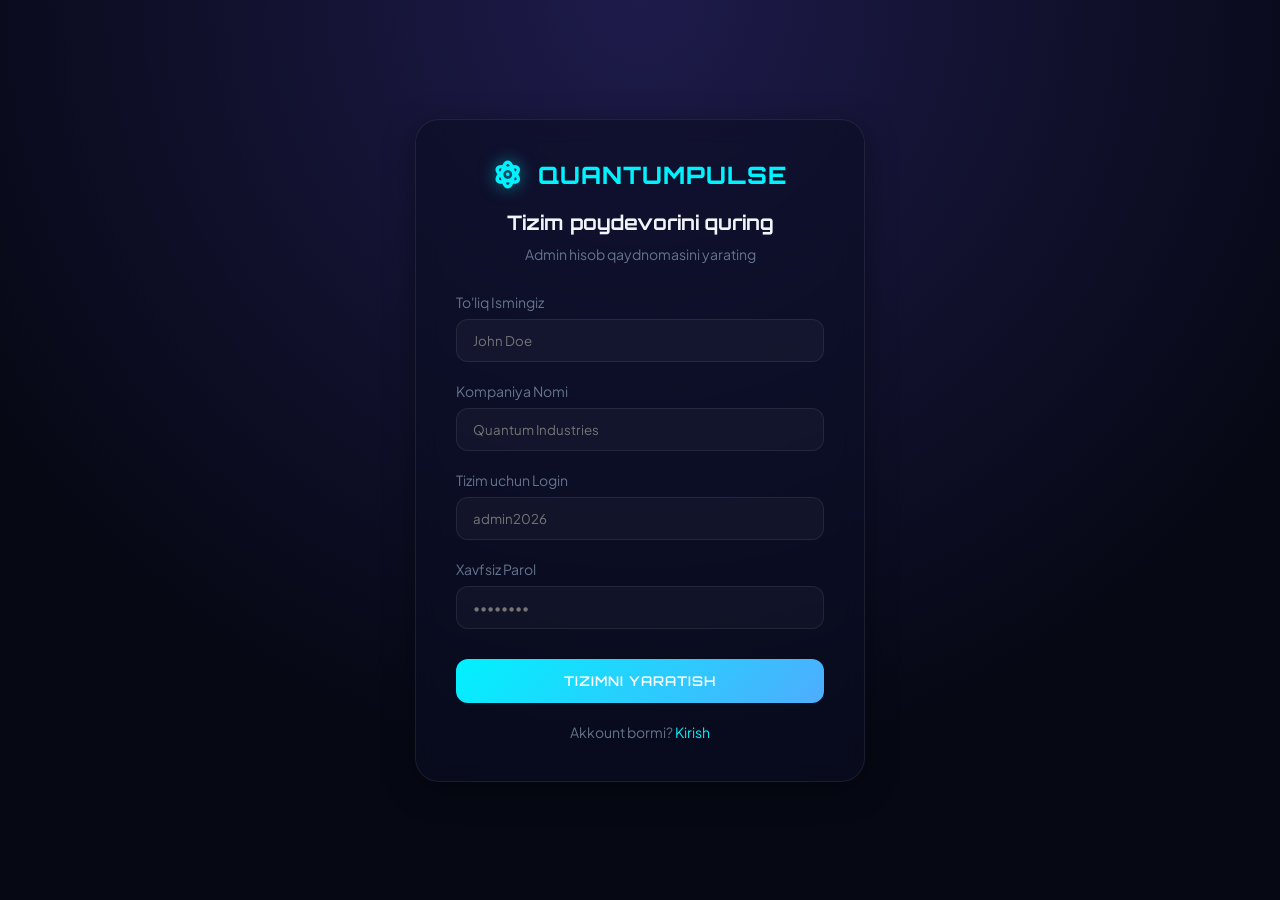
==== crm.html @ da2d1f6f "new project done" ====
<!DOCTYPE html>
<html lang="uz">
<head>
    <meta charset="UTF-8">
    <meta name="viewport" content="width=device-width, initial-scale=1.0">
    <title>QuantumPulse | Neural CRM</title>
    <link rel="stylesheet" href="css/global.css">
    <link rel="stylesheet" href="css/components.css">
    <link rel="stylesheet" href="css/dashboard.css">
    <link rel="stylesheet" href="https://cdnjs.cloudflare.com/ajax/libs/font-awesome/6.4.0/css/all.min.css">
    <style>
        .crm-table { width: 100%; border-collapse: collapse; margin-top: 20px; text-align: left; }
        .crm-table th, .crm-table td { padding: 15px; border-bottom: 1px solid var(--border-glass); }
        .crm-table th { color: var(--text-muted); font-weight: 500; text-transform: uppercase; font-size: 12px; }
        .badge { padding: 5px 10px; border-radius: 20px; font-size: 12px; font-weight: 600; }
        .badge.vip { background: rgba(139, 92, 246, 0.2); color: #a78bfa; border: 1px solid #8b5cf6; }
        .badge.premium { background: rgba(6, 182, 212, 0.2); color: #22d3ee; border: 1px solid #06b6d4; }
        .badge.standart { background: rgba(100, 116, 139, 0.2); color: #94a3b8; border: 1px solid #64748b; }
        .ai-badge { background: rgba(0, 230, 118, 0.1); color: var(--neon-green); border: 1px solid var(--neon-green); padding: 3px 8px; border-radius: 4px; font-size: 11px; font-family: var(--font-heading); }
    </style>
</head>
<body>
    <div class="app-container">
        <aside class="sidebar glass-panel">
            <div class="sidebar-logo"><i class="fa-solid fa-atom"></i><span>QuantumPulse</span></div>
            <nav class="sidebar-nav">
                
                <a href="index.html" class="nav-item smooth-transition"><i class="fa-solid fa-chart-line"></i> Dashboard</a>
                <a href="crm.html" class="nav-item active smooth-transition"><i class="fa-solid fa-users-viewfinder"></i> Neural CRM</a>
                <a href="inventory.html" class="nav-item smooth-transition"><i class="fa-solid fa-boxes-stacked"></i> Hyperion Inventory</a>
                <a href="finance.html" class="nav-item smooth-transition"><i class="fa-solid fa-wallet"></i> Apex FinTech</a>
                <a href="settings.html" class="nav-item smooth-transition"><i class="fa-solid fa-sliders"></i> Sozlamalar</a>
            </nav>
            <div class="sidebar-footer">
                <button id="logout-btn" style="width:100%; padding:10px; background:rgba(255,75,75,0.2); border:1px solid #ff4b4b; color:#fff; border-radius:8px; cursor:pointer;">
                    <i class="fa-solid fa-power-off"></i> Chiqish
                </button>
            </div>
        </aside>

        <main class="main-content">
            <header class="top-navbar glass-panel">
                <div class="search-bar"><i class="fa-solid fa-magnifying-glass"></i><input type="text" id="crm-search" placeholder="Mijoz ismi yoki Email orqali qidirish..."></div>
                <div class="top-actions"><div class="ai-status"><i class="fa-solid fa-brain"></i> AI Engine: <span class="status-online">Predicting</span></div><div class="system-time" id="live-time">00:00:00</div></div>
            </header>

            <div class="dashboard-wrapper">
                <div class="welcome-section">
                    <h1>Neural <span>CRM Portal</span></h1>
                    <p>Mijozlar bazasi va Sun'iy Intellektual xarid algoritmlari tahlili.</p>
                </div>

                <div class="glass-panel" style="padding: 25px; margin-bottom: 30px; border-color: rgba(0, 242, 254, 0.3);">
                    <h3 style="font-family: var(--font-heading); color: var(--neon-cyan); margin-bottom: 15px;"><i class="fa-solid fa-microchip"></i> AI Core Tahlil Natijalari</h3>
                    <div id="crm-ai-logs" style="font-size: 14px; line-height: 1.8; color: var(--text-primary);">Tahlil qilinmoqda...</div>
                </div>

                <div class="glass-panel" style="padding: 25px;">
                    <h3>Mijozlar Ro'yxati</h3>
                    <table class="crm-table">
                        <thead>
                            <tr>
                                <th>Mijoz ID</th>
                                <th>Ismi</th>
                                <th>Email</th>
                                <th>Segment</th>
                                <th>Umumiy Xarid</th>
                                <th>AI Bashorat holati</th>
                            </tr>
                        </thead>
                        <tbody id="crm-table-body">
                            </tbody>
                    </table>
                </div>
            </div>
        </main>
    </div>

    <script src="js/app.js"></script>
    <script src="js/storage.js"></script>
    <script src="js/ai_core.js"></script>
    <script>
        document.addEventListener('DOMContentLoaded', () => {
            const customers = ERPStorage.getCustomers();
            const tbody = document.getElementById('crm-table-body');
            const aiLogs = document.getElementById('crm-ai-logs');
            const ai = new PredictiveAI();
            const TODAY = 84;

            let logHTML = "";
            tbody.innerHTML = "";

            customers.forEach(c => {
                let pred = ai.calculateNextPurchase(c.history, TODAY);
                let aiStatusText = pred.willBuySoon 
                    ? `<span class="ai-badge"><i class="fa-solid fa-fire"></i> Xarid kutilmoqda (${pred.expectedDaysLeft} kun ichida)</span>` 
                    : `<span style="color: var(--text-muted)">Barqaror (Kutilish: ${pred.expectedDaysLeft} kun)</span>`;

                if(pred.willBuySoon) {
                    logHTML += `💡 <b>[Tavsiya]</b> Mijoz <b>${c.name}</b> xarid qilish arafasida. Tizim aniqligi: ${pred.confidence}%. Unga avtomat promo-kod yuborildi.<br>`;
                }

                tbody.innerHTML += `
                    <tr>
                        <td style="font-family: var(--font-heading); color: var(--neon-purple);">${c.id}</td>
                        <td style="font-weight: 600;">${c.name}</td>
                        <td style="color: var(--text-muted);">${c.email}</td>
                        <td><span class="badge ${c.tier.toLowerCase()}">${c.tier}</span></td>
                        <td style="font-weight: 600; color: var(--neon-green);">$${c.totalSpent.toLocaleString()}</td>
                        <td>${aiStatusText}</td>
                    </tr>
                `;
            });

            if(!logHTML) logHTML = "✅ Barcha mijozlar holati barqaror. Bugun uchun shoshilinch harakat talab qilinmaydi.";
            aiLogs.innerHTML = logHTML;

            // Qidiruv funksiyasi
            document.getElementById('crm-search').addEventListener('input', (e) => {
                let val = e.target.value.toLowerCase();
                let rows = tbody.querySelectorAll('tr');
                rows.forEach(row => {
                    let text = row.innerText.toLowerCase();
                    row.style.display = text.includes(val) ? '' : 'none';
                });
            });
        });
    </script>
</body>
</html>
---- css/global.css ----
/* Google Shriftini ulash */
@import url('https://fonts.googleapis.com/css2?family=Orbitron:wght@400;600;800&family=Plus+Jakarta+Sans:wght@300;500;700&display=swap');

:root {
    /* Ranglar palitrasi (Cyberpunk / Dark Luxury) */
    --bg-main: #060814;
    --bg-surface: rgba(10, 14, 35, 0.6);
    --border-glass: rgba(255, 255, 255, 0.08);
    --text-primary: #f1f5f9;
    --text-muted: #64748b;
    
    /* Neon effektlar */
    --neon-cyan: #00f2fe;
    --neon-purple: #4facfe;
    --neon-green: #00e676;
    --neon-glow: drop-shadow(0 0 8px rgba(0, 242, 254, 0.5));
    
    /* Shriftlar */
    --font-heading: 'Orbitron', sans-serif;
    --font-body: 'Plus Jakarta Sans', sans-serif;
}

* {
    margin: 0;
    padding: 0;
    box-sizing: border-box;
}

body {
    background: var(--bg-main);
    color: var(--text-primary);
    font-family: var(--font-body);
    overflow-x: hidden;
    background-image: radial-gradient(circle at 50% 0%, #1e1b4b 0%, var(--bg-main) 70%);
    min-height: 100vh;
}

/* Glassmorphism effekti uchun universal klass */
.glass-panel {
    background: var(--bg-surface);
    backdrop-filter: blur(12px);
    -webkit-backdrop-filter: blur(12px);
    border: 1px solid var(--border-glass);
    border-radius: 16px;
    box-shadow: 0 8px 32px 0 rgba(0, 0, 0, 0.37);
}

/* Premium O'tish animatsiyalari */
.smooth-transition {
    transition: all 0.3s cubic-bezier(0.4, 0, 0.2, 1);
}
---- css/components.css ----
/* Asosiy Layout Grid */
.app-container {
    display: flex;
    height: 100vh;
    overflow: hidden;
}

/* --- SIDEBAR --- */
.sidebar {
    width: 280px;
    height: calc(100vh - 40px);
    margin: 20px;
    display: flex;
    flex-direction: column;
    padding: 20px;
    z-index: 100;
}

.sidebar-logo {
    display: flex;
    align-items: center;
    gap: 15px;
    font-family: var(--font-heading);
    font-size: 24px;
    font-weight: 800;
    color: var(--neon-cyan);
    margin-bottom: 40px;
    text-transform: uppercase;
    letter-spacing: 1px;
}

.sidebar-logo i {
    font-size: 28px;
    filter: var(--neon-glow);
}

.sidebar-nav {
    display: flex;
    flex-direction: column;
    gap: 10px;
    flex-grow: 1;
}

.nav-item {
    display: flex;
    align-items: center;
    gap: 15px;
    padding: 15px 20px;
    color: var(--text-muted);
    text-decoration: none;
    border-radius: 12px;
    font-weight: 500;
}

.nav-item:hover, .nav-item.active {
    background: rgba(0, 242, 254, 0.1);
    color: var(--neon-cyan);
    box-shadow: inset 4px 0 0 var(--neon-cyan);
}

.nav-item i {
    font-size: 18px;
}

.sidebar-footer {
    border-top: 1px solid var(--border-glass);
    padding-top: 20px;
}

.user-profile {
    display: flex;
    align-items: center;
    gap: 15px;
}

.avatar {
    width: 45px;
    height: 45px;
    border-radius: 50%;
    border: 2px solid var(--neon-purple);
}

.user-info h4 {
    font-size: 14px;
    color: var(--text-primary);
}

.user-info p {
    font-size: 12px;
    color: var(--text-muted);
}

/* --- MAIN CONTENT & TOPBAR --- */
.main-content {
    flex-grow: 1;
    display: flex;
    flex-direction: column;
    padding: 20px 20px 20px 0;
    height: 100vh;
    overflow-y: auto;
}

.top-navbar {
    display: flex;
    justify-content: space-between;
    align-items: center;
    padding: 15px 30px;
    margin-bottom: 30px;
}

.search-bar {
    display: flex;
    align-items: center;
    gap: 15px;
    background: rgba(255, 255, 255, 0.05);
    padding: 10px 20px;
    border-radius: 30px;
    width: 400px;
    border: 1px solid var(--border-glass);
}

.search-bar input {
    background: transparent;
    border: none;
    outline: none;
    color: var(--text-primary);
    width: 100%;
    font-family: var(--font-body);
}

.top-actions {
    display: flex;
    align-items: center;
    gap: 25px;
}

.ai-status {
    font-size: 14px;
    font-weight: 600;
}

.status-online {
    color: var(--neon-green);
    text-shadow: 0 0 8px rgba(0, 230, 118, 0.6);
}

.icon-btn {
    background: transparent;
    border: none;
    color: var(--text-primary);
    font-size: 20px;
    cursor: pointer;
}

.icon-btn:hover {
    color: var(--neon-cyan);
    transform: translateY(-2px);
}

.system-time {
    font-family: var(--font-heading);
    font-weight: 600;
    letter-spacing: 2px;
    color: var(--neon-purple);
}
---- css/dashboard.css ----
.dashboard-wrapper {
    padding: 0 10px;
}

.welcome-section {
    margin-bottom: 30px;
}

.welcome-section h1 {
    font-size: 28px;
    font-weight: 700;
    margin-bottom: 8px;
}

.welcome-section h1 span {
    color: var(--neon-cyan);
}

.welcome-section p {
    color: var(--text-muted);
}

/* Statistika Kartochkalari */
.stat-grid {
    display: grid;
    grid-template-columns: repeat(3, 1fr);
    gap: 25px;
    margin-bottom: 35px;
}

.stat-card {
    display: flex;
    align-items: center;
    padding: 25px;
    gap: 20px;
}

.stat-icon {
    width: 60px;
    height: 60px;
    border-radius: 16px;
    background: rgba(79, 172, 254, 0.1);
    display: flex;
    align-items: center;
    justify-content: center;
    font-size: 24px;
    color: var(--neon-purple);
}

.ai-alert-card {
    border-color: rgba(0, 242, 254, 0.4);
    box-shadow: 0 0 15px rgba(0, 242, 254, 0.1);
}

.ai-glow {
    color: var(--neon-cyan);
    animation: pulseGlow 2s infinite;
}

@keyframes pulseGlow {
    0% { filter: drop-shadow(0 0 5px rgba(0, 242, 254, 0.5)); }
    50% { filter: drop-shadow(0 0 20px rgba(0, 242, 254, 1)); }
    100% { filter: drop-shadow(0 0 5px rgba(0, 242, 254, 0.5)); }
}

.stat-details p {
    font-size: 14px;
    color: var(--text-muted);
    margin-bottom: 5px;
}

.stat-details h3 {
    font-size: 26px;
    font-weight: 700;
    margin-bottom: 5px;
}

.stat-details h4 {
    font-size: 16px;
    color: var(--text-primary);
    line-height: 1.4;
}

.trend.positive {
    color: var(--neon-green);
    font-size: 13px;
    font-weight: 600;
}

/* Grafiklar joylashuv paneli - kenglikni jilovlaymiz */
.charts-grid {
    display: grid;
    grid-template-columns: 2fr 1fr;
    gap: 25px;
    width: 100%;
    max-width: 100%; /* Sahifadan chiqib ketishni taqiqlaymiz */
}

.chart-container {
    padding: 25px;
    height: 350px;   /* Grafik balandligini qat'iy belgilaymiz */
    position: relative;
    width: 100%;     /* Konteyner faqat o'z grid katagida tursin */
    min-width: 0;    /* Chart.js ning cheksiz o'sish vizual xatosini davolaydi */
}

.chart-container h3 {
    font-size: 16px;
    color: var(--text-muted);
    margin-bottom: 20px;
    text-transform: uppercase;
    letter-spacing: 1px;
}
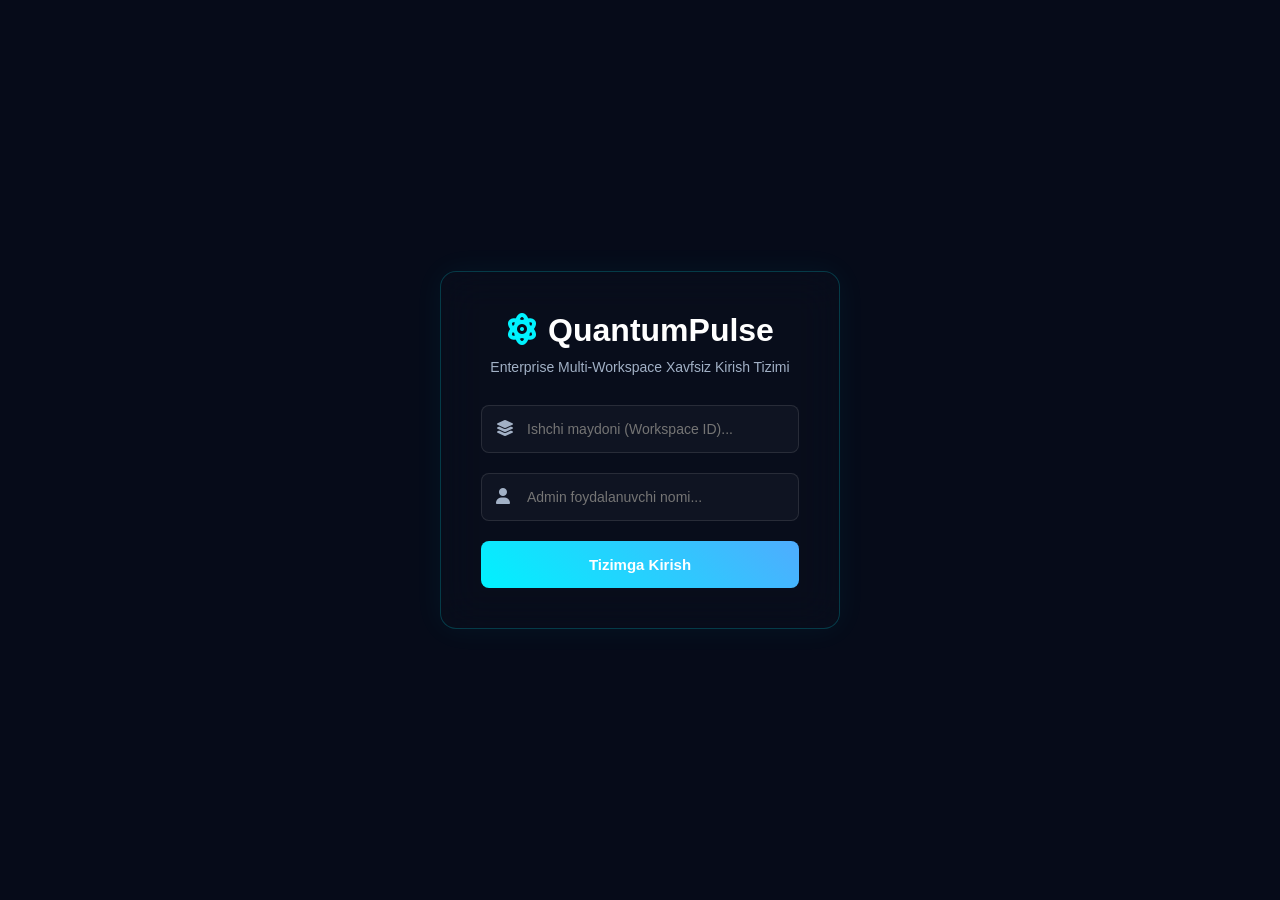
==== commit 09c7b905: "updated" ====
--- a/crm.html
+++ b/crm.html
@@ -1,6 +1,22 @@
 <!DOCTYPE html>
 <html lang="uz">
 <head>
+    <script>
+        try {
+            const path = window.location.pathname || '';
+            const filename = path.substring(path.lastIndexOf('/') + 1).toLowerCase();
+            if (filename !== 'login.html' && filename !== 'register.html') {
+                if (!localStorage.getItem('qp_active_workspace')) {
+                    window.stop();
+                    window.location.replace('login.html');
+                }
+            } else {
+                if (localStorage.getItem('qp_active_workspace') && filename === 'login.html') {
+                    window.location.replace('index.html');
+                }
+            }
+        } catch (e) { try { window.stop(); window.location.replace('login.html'); } catch (e) {} }
+    </script>
     <meta charset="UTF-8">
     <meta name="viewport" content="width=device-width, initial-scale=1.0">
     <title>QuantumPulse | Neural CRM</title>
@@ -12,11 +28,14 @@
         .crm-table { width: 100%; border-collapse: collapse; margin-top: 20px; text-align: left; }
         .crm-table th, .crm-table td { padding: 15px; border-bottom: 1px solid var(--border-glass); }
         .crm-table th { color: var(--text-muted); font-weight: 500; text-transform: uppercase; font-size: 12px; }
-        .badge { padding: 5px 10px; border-radius: 20px; font-size: 12px; font-weight: 600; }
+        .badge { padding: 5px 10px; border-radius: 20px; font-size: 12px; font-weight: 600; display: inline-block; text-align: center; min-width: 75px; }
         .badge.vip { background: rgba(139, 92, 246, 0.2); color: #a78bfa; border: 1px solid #8b5cf6; }
         .badge.premium { background: rgba(6, 182, 212, 0.2); color: #22d3ee; border: 1px solid #06b6d4; }
         .badge.standart { background: rgba(100, 116, 139, 0.2); color: #94a3b8; border: 1px solid #64748b; }
         .ai-badge { background: rgba(0, 230, 118, 0.1); color: var(--neon-green); border: 1px solid var(--neon-green); padding: 3px 8px; border-radius: 4px; font-size: 11px; font-family: var(--font-heading); }
+        .crm-action-btn { background: none; border: none; color: var(--text-muted); cursor: pointer; padding: 5px; margin: 0 3px; font-size: 13px; transition: color 0.2s; }
+        .crm-action-btn:hover { color: var(--neon-cyan); }
+        .crm-action-btn.btn-del:hover { color: #ff4b4b; }
     </style>
 </head>
 <body>
@@ -24,7 +43,6 @@
         <aside class="sidebar glass-panel">
             <div class="sidebar-logo"><i class="fa-solid fa-atom"></i><span>QuantumPulse</span></div>
             <nav class="sidebar-nav">
-                
                 <a href="index.html" class="nav-item smooth-transition"><i class="fa-solid fa-chart-line"></i> Dashboard</a>
                 <a href="crm.html" class="nav-item active smooth-transition"><i class="fa-solid fa-users-viewfinder"></i> Neural CRM</a>
                 <a href="inventory.html" class="nav-item smooth-transition"><i class="fa-solid fa-boxes-stacked"></i> Hyperion Inventory</a>
@@ -41,13 +59,16 @@
         <main class="main-content">
             <header class="top-navbar glass-panel">
                 <div class="search-bar"><i class="fa-solid fa-magnifying-glass"></i><input type="text" id="crm-search" placeholder="Mijoz ismi yoki Email orqali qidirish..."></div>
-                <div class="top-actions"><div class="ai-status"><i class="fa-solid fa-brain"></i> AI Engine: <span class="status-online">Predicting</span></div><div class="system-time" id="live-time">00:00:00</div></div>
+                <div class="top-actions">
+                    <button class="glass-panel" id="crm-sync-btn" style="padding: 10px 15px; color: #fff; cursor: pointer; background: rgba(0,242,254,0.05); border-radius: 8px; margin-right: 10px; border: 1px solid var(--neon-cyan);"><i class="fa-solid fa-rotate"></i> Sync Cloud</button>
+                    <button class="glass-panel" id="add-customer-btn" style="padding: 10px 20px; color: #fff; cursor: pointer; background: rgba(139, 92, 246, 0.2); border: 1px solid #8b5cf6; border-radius: 8px;"><i class="fa-solid fa-user-plus"></i> Yangi Mijoz</button>
+                </div>
             </header>
 
             <div class="dashboard-wrapper">
                 <div class="welcome-section">
                     <h1>Neural <span>CRM Portal</span></h1>
-                    <p>Mijozlar bazasi va Sun'iy Intellektual xarid algoritmlari tahlili.</p>
+                    <p>Cloud-Sync: Mijozlar bazasi va Sun'iy Intellektual xarid algoritmlari tahlili.</p>
                 </div>
 
                 <div class="glass-panel" style="padding: 25px; margin-bottom: 30px; border-color: rgba(0, 242, 254, 0.3);">
@@ -55,7 +76,7 @@
                     <div id="crm-ai-logs" style="font-size: 14px; line-height: 1.8; color: var(--text-primary);">Tahlil qilinmoqda...</div>
                 </div>
 
-                <div class="glass-panel" style="padding: 25px;">
+                <div class="glass-panel" style="padding: 25px; overflow-x: auto;">
                     <h3>Mijozlar Ro'yxati</h3>
                     <table class="crm-table">
                         <thead>
@@ -66,10 +87,10 @@
                                 <th>Segment</th>
                                 <th>Umumiy Xarid</th>
                                 <th>AI Bashorat holati</th>
+                                <th style="text-align: right;">Amallar</th>
                             </tr>
                         </thead>
-                        <tbody id="crm-table-body">
-                            </tbody>
+                        <tbody id="crm-table-body"></tbody>
                     </table>
                 </div>
             </div>
@@ -81,43 +102,159 @@
     <script src="js/ai_core.js"></script>
     <script>
         document.addEventListener('DOMContentLoaded', () => {
-            const customers = ERPStorage.getCustomers();
+            let customers = [];
             const tbody = document.getElementById('crm-table-body');
             const aiLogs = document.getElementById('crm-ai-logs');
-            const ai = new PredictiveAI();
             const TODAY = 84;
 
-            let logHTML = "";
-            tbody.innerHTML = "";
-
-            customers.forEach(c => {
-                let pred = ai.calculateNextPurchase(c.history, TODAY);
-                let aiStatusText = pred.willBuySoon 
-                    ? `<span class="ai-badge"><i class="fa-solid fa-fire"></i> Xarid kutilmoqda (${pred.expectedDaysLeft} kun ichida)</span>` 
-                    : `<span style="color: var(--text-muted)">Barqaror (Kutilish: ${pred.expectedDaysLeft} kun)</span>`;
-
-                if(pred.willBuySoon) {
-                    logHTML += `💡 <b>[Tavsiya]</b> Mijoz <b>${c.name}</b> xarid qilish arafasida. Tizim aniqligi: ${pred.confidence}%. Unga avtomat promo-kod yuborildi.<br>`;
-                }
-
-                tbody.innerHTML += `
-                    <tr>
-                        <td style="font-family: var(--font-heading); color: var(--neon-purple);">${c.id}</td>
-                        <td style="font-weight: 600;">${c.name}</td>
-                        <td style="color: var(--text-muted);">${c.email}</td>
-                        <td><span class="badge ${c.tier.toLowerCase()}">${c.tier}</span></td>
-                        <td style="font-weight: 600; color: var(--neon-green);">$${c.totalSpent.toLocaleString()}</td>
-                        <td>${aiStatusText}</td>
-                    </tr>
-                `;
+            // 1. MA'LUMOTLARNI YUKLASH ENGINE
+            function loadCrmData() {
+                if (typeof ERPStorage !== 'undefined' && typeof ERPStorage.getCustomers === 'function') {
+                    customers = ERPStorage.getCustomers();
+                } else {
+                    customers = JSON.parse(localStorage.getItem('qp_customers')) || [];
+                }
+                renderCRM();
+            }
+
+            // 2. RENDERING & AI INTELLIGENCE PROCESSOR
+            function renderCRM() {
+                tbody.innerHTML = "";
+                let logHTML = "";
+
+                // Agar predictive klass yuklanmagan bo'lsa zaxira mockup yaratamiz
+                let ai;
+                if (typeof PredictiveAI === 'function') {
+                    ai = new PredictiveAI();
+                } else {
+                    ai = { calculateNextPurchase: () => ({ willBuySoon: false, expectedDaysLeft: 30, confidence: 90 }) };
+                }
+
+                if(customers.length === 0) {
+                    tbody.innerHTML = `<tr><td colspan="7" style="text-align: center; color: var(--text-muted); padding: 30px;">Mijozlar ro'yxati bo'sh yoki bulutdan yuklanmoqda...</td></tr>`;
+                    aiLogs.innerHTML = "✅ Tizimda tahlil qilish uchun yetarli ma'lumot mavjud emas.";
+                    return;
+                }
+
+                customers.forEach((c, index) => {
+                    // Agar mijozda xarid tarixi bo'lmasa baseline beramiz
+                    const history = c.history || [10, 35, 60];
+                    let pred = ai.calculateNextPurchase(history, TODAY);
+                    
+                    let aiStatusText = pred.willBuySoon 
+                        ? `<span class="ai-badge"><i class="fa-solid fa-fire"></i> Xarid kutilmoqda (${pred.expectedDaysLeft} kun ichida)</span>` 
+                        : `<span style="color: var(--text-muted)">Barqaror (Kutilish: ${pred.expectedDaysLeft} kun)</span>`;
+
+                    if(pred.willBuySoon) {
+                        logHTML += `💡 <b>[Tavsiya]</b> Mijoz <b>${c.name}</b> xarid qilish arafasida. Tizim aniqligi: ${pred.confidence}%. Unga avtomat promo-kod yuborildi.<br>`;
+                    }
+
+                    const displaySpent = typeof window.formatCurrency === 'function' ? window.formatCurrency(c.totalSpent) : `$${c.totalSpent.toLocaleString()}`;
+                    const tierClass = c.tier ? c.tier.toLowerCase() : 'standart';
+
+                    tbody.innerHTML += `
+                        <tr>
+                            <td style="font-family: var(--font-heading); color: var(--neon-purple);">${c.id || 'CRM-'+(index+1)}</td>
+                            <td style="font-weight: 600;">${c.name}</td>
+                            <td style="color: var(--text-muted);">${c.email}</td>
+                            <td><span class="badge ${tierClass}">${c.tier || 'Standart'}</span></td>
+                            <td style="font-weight: 600; color: #00e676;">${displaySpent}</td>
+                            <td>${aiStatusText}</td>
+                            <td style="text-align: right;">
+                                <button class="crm-action-btn" onclick="editCustomerSale('${c.id || index}')" title="Xarid qo'shish"><i class="fa-solid fa-cart-plus"></i></button>
+                                <button class="crm-action-btn btn-del" onclick="deleteCustomer('${c.id || index}')" title="O'chirish"><i class="fa-solid fa-user-minus"></i></button>
+                            </td>
+                        </tr>
+                    `;
+                });
+
+                if(!logHTML) logHTML = "✅ Barcha mijozlar xulq-atvori barqaror. Bugun uchun shoshilinch marketing harakati talab qilinmaydi.";
+                aiLogs.innerHTML = logHTML;
+            }
+
+            // 3. BULUTGA SAQLASH VA SINXRONIZATSIYA
+            function saveCrmState() {
+                if (typeof window.saveAndCloudSync === 'function') {
+                    window.saveAndCloudSync('qp_customers', customers);
+                } else {
+                    localStorage.setItem('qp_customers', JSON.stringify(customers));
+                }
+                renderCRM();
+            }
+
+            // 4. YANGI MIJOZ QO'SHISH TUGMASI OPERATSIYASI
+            document.getElementById('add-customer-btn').addEventListener('click', () => {
+                const name = prompt("Mijozning to'liq ismini kiriting:");
+                if(!name) return;
+
+                const email = prompt("Mijoz email manzilini kiriting:", `${name.toLowerCase().replace(/ /g, "")}@quantum.com`);
+                const tier = prompt("Segment turi (VIP, Premium, Standart):", "Standart");
+                if(!tier) return;
+
+                const spent = prompt("Boshlang'ich xarid summasini kiriting ($):", "0");
+                
+                const newCustomer = {
+                    id: "CRM-" + Date.now().toString().slice(-4),
+                    name: name,
+                    email: email,
+                    tier: tier.charAt(0).toUpperCase() + tier.slice(1).toLowerCase(),
+                    totalSpent: parseFloat(spent) || 0,
+                    history: [20, 45, 70] // Bashorat uchun boshlang'ich sun'iy interval
+                };
+
+                customers.push(newCustomer);
+                if(typeof window.logSystemActivity === 'function') window.logSystemActivity(`CRM: Yangi mijoz qo'shildi - ${name}`);
+                saveCrmState();
             });
 
-            if(!logHTML) logHTML = "✅ Barcha mijozlar holati barqaror. Bugun uchun shoshilinch harakat talab qilinmaydi.";
-            aiLogs.innerHTML = logHTML;
-
-            // Qidiruv funksiyasi
+            // 5. MIJOZGA YANGI XARID SUMMASI QO'SHISH (AI dinamikasini o'zgartiradi)
+            window.editCustomerSale = function(id) {
+                const customer = customers.find(c => c.id === id || customers.indexOf(c) == id);
+                if(!customer) return;
+                
+                const amount = prompt(`"${customer.name}" uchun yangi xarid summasini kiriting ($):`);
+                if(amount && !isNaN(amount)) {
+                    customer.totalSpent += parseFloat(amount);
+                    // AI dinamikasi uchun tarix qadamini yangilaymiz
+                    if(!customer.history) customer.history = [];
+                    customer.history.push(TODAY);
+                    
+                    if(typeof window.logSystemActivity === 'function') window.logSystemActivity(`CRM: ${customer.name} xaridi $${amount} ga oshirildi`);
+                    saveCrmState();
+                }
+            };
+
+            // 6. MIJOZNI O'CHIRISH
+            window.deleteCustomer = function(id) {
+                if(confirm("Ushbu mijozni bazadan butunlay o'chirmoqchimisiz?")) {
+                    const idx = customers.findIndex(c => c.id === id || customers.indexOf(c) == id);
+                    if(idx > -1) {
+                        if(typeof window.logSystemActivity === 'function') window.logSystemActivity(`CRM: ${customers[idx].name} o'chirildi`);
+                        customers.splice(idx, 1);
+                        saveCrmState();
+                    }
+                }
+            };
+
+            // 7. MAJBURIY BULUTDAN UPDATE TUGMASI
+            document.getElementById('crm-sync-btn').addEventListener('click', async () => {
+                if(typeof window.loadDataFromGitHub === 'function') {
+                    await window.loadDataFromGitHub();
+                    setTimeout(loadCrmData, 1500);
+                } else {
+                    loadCrmData();
+                }
+            });
+
+            // Birinchi yuklash drayveri
+            loadCrmData();
+            
+            // Bulut yuklanishini kutish taymeri
+            setTimeout(loadCrmData, 2500);
+
+            // Eski qidiruv logikasini ulash
             document.getElementById('crm-search').addEventListener('input', (e) => {
-                let val = e.target.value.toLowerCase();
+                let val = e.target.value.toLowerCase().trim();
                 let rows = tbody.querySelectorAll('tr');
                 rows.forEach(row => {
                     let text = row.innerText.toLowerCase();
